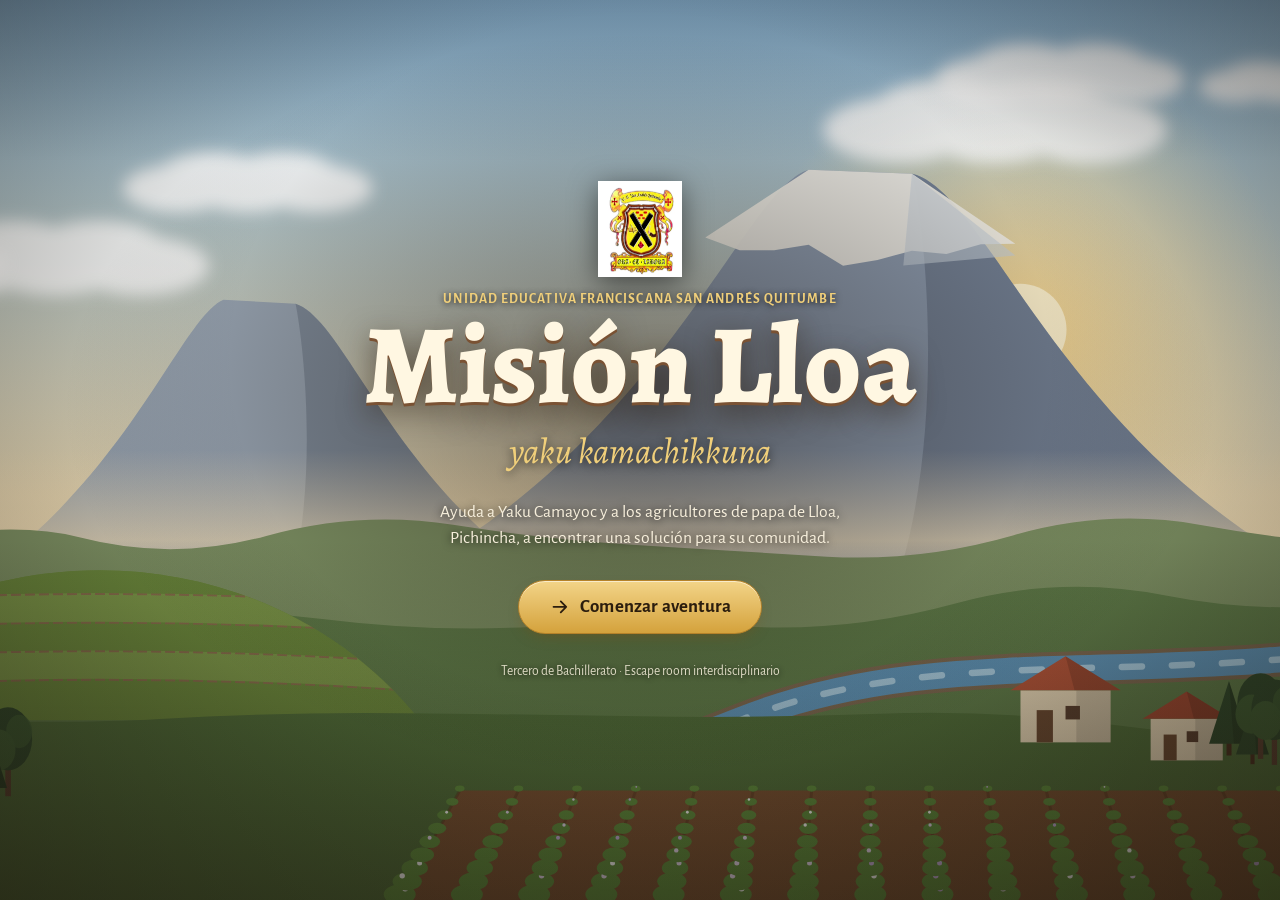
==== index.html @ b648403c "Add Misión Lloa educational escape room Static HTML/CSS/JS game: five interdisciplinary missions plu" ====
<!doctype html>
<html lang="es">
<head>
  <meta charset="utf-8">
  <meta name="viewport" content="width=device-width, initial-scale=1">
  <title>Misión Lloa: yaku kamachikkuna</title>
  <meta name="description" content="Escape room educativo de la U.E. Franciscana San Andrés Quitumbe: ayuda a Yaku Camayoc y a los agricultores de papa de Lloa.">
  <!-- Fuente opcional: sin conexión se usan las fuentes de respaldo definidas en styles.css -->
  <link rel="preconnect" href="https://fonts.googleapis.com">
  <link rel="preconnect" href="https://fonts.gstatic.com" crossorigin>
  <link href="https://fonts.googleapis.com/css2?family=Alegreya:wght@500;700;800&family=Alegreya+Sans:wght@400;500;700&display=swap" rel="stylesheet">
  <link rel="stylesheet" href="styles.css">
</head>
<body>
  <!-- Fondo ilustrado: dos capas para fundir un escenario con el siguiente -->
  <div class="fondo" aria-hidden="true">
    <img id="fondo-a" class="fondo-img visible" alt="">
    <img id="fondo-b" class="fondo-img" alt="">
    <div class="fondo-velo"></div>
  </div>

  <!-- Barra superior: progreso, mapa, bitácora, sonido y menú -->
  <header id="hud" class="hud" hidden>
    <div class="hud-marca">
      <img src="assets/images/escudo.png" alt="" width="34" height="34">
      <span>Misión Lloa</span>
    </div>
    <div class="hud-progreso" aria-label="Progreso de la misión">
      <div class="barra"><div id="barra-relleno" class="barra-relleno"></div></div>
      <span id="progreso-texto">0 / 7</span>
    </div>
    <nav class="hud-botones">
      <button class="btn-icono" data-accion="mapa" title="Mapa" aria-label="Ir al mapa"></button>
      <button class="btn-icono" data-accion="bitacora" title="Bitácora" aria-label="Abrir bitácora (inventario)"></button>
      <button class="btn-icono" data-accion="sonido" title="Sonido" aria-label="Activar o desactivar el sonido"></button>
      <button class="btn-icono" data-accion="menu" title="Menú" aria-label="Abrir menú"></button>
    </nav>
  </header>

  <main id="pantalla" class="pantalla"></main>

  <!-- Cuadro de diálogo de los personajes -->
  <div id="dialogo" class="dialogo" hidden>
    <div class="dialogo-caja" role="dialog" aria-live="polite">
      <img id="dialogo-retrato" class="dialogo-retrato" alt="">
      <div class="dialogo-cuerpo">
        <div id="dialogo-nombre" class="dialogo-nombre"></div>
        <p id="dialogo-texto" class="dialogo-texto"></p>
        <div class="dialogo-pie">
          <button id="dialogo-saltar" class="btn btn-texto">Saltar diálogo</button>
          <button id="dialogo-seguir" class="btn btn-oro">Continuar</button>
        </div>
      </div>
    </div>
  </div>

  <div id="modal" class="modal" hidden></div>
  <div id="toasts" class="toasts" aria-live="polite"></div>
  <div id="cortina" class="cortina" aria-hidden="true"></div>

  <script src="script.js"></script>
</body>
</html>
---- styles.css ----
/* =====================================================================
   MISIÓN LLOA · Estilos
   Paleta: verde bosque, verde oliva, beige, marrón tierra, azul cielo y dorado.
   ===================================================================== */

:root {
  --bosque: #2f4a2c;
  --bosque-osc: #1f3120;
  --oliva: #6b7a3a;
  --beige: #efe3c8;
  --pergamino: #f7efdc;
  --tierra: #7a5233;
  --tierra-osc: #4a3020;
  --cielo: #7fb0d6;
  --agua: #4f86ad;
  --oro: #d4a23c;
  --oro-claro: #f0cf7a;
  --texto: #2b2118;
  --texto-suave: #5c4a38;
  --ok: #4f7f32;
  --mal: #a8452e;
  --hud: 60px;
  --radio: 18px;
  --sombra: 0 18px 40px -18px rgba(30, 20, 10, .55), 0 2px 6px rgba(30, 20, 10, .18);
  --ease-out: cubic-bezier(0.23, 1, 0.32, 1);
  --ease-in-out: cubic-bezier(0.77, 0, 0.175, 1);
  --titulo: 'Alegreya', Georgia, 'Times New Roman', serif;
  --cuerpo: 'Alegreya Sans', 'Segoe UI', system-ui, sans-serif;
  color-scheme: light;
}

* { box-sizing: border-box; }
html, body { margin: 0; height: 100%; }
body {
  font-family: var(--cuerpo);
  font-size: 18px;
  line-height: 1.5;
  color: var(--texto);
  background: var(--bosque-osc);
  overflow: hidden;
  -webkit-font-smoothing: antialiased;
}
img { max-width: 100%; }
button, input, textarea { font: inherit; color: inherit; }
button { cursor: pointer; }
:focus-visible { outline: 3px solid var(--oro); outline-offset: 2px; }
.sr { position: absolute; width: 1px; height: 1px; overflow: hidden; clip: rect(0 0 0 0); }
.ico { width: 1.15em; height: 1.15em; fill: none; stroke: currentColor; stroke-width: 2; stroke-linecap: round; stroke-linejoin: round; flex: none; }

/* ---------- Fondo ilustrado ---------- */
.fondo { position: fixed; inset: 0; overflow: hidden; background: var(--bosque-osc); }
.fondo-img {
  position: absolute; inset: 0; width: 100%; height: 100%; object-fit: cover;
  opacity: 0; transition: opacity 900ms ease;
  animation: respirar 40s ease-in-out infinite alternate;
}
.fondo-img.visible { opacity: 1; }
@keyframes respirar { from { transform: scale(1.02); } to { transform: scale(1.09) translateY(-1%); } }
.fondo-velo {
  position: absolute; inset: 0;
  background:
    radial-gradient(ellipse at 50% 40%, transparent 45%, rgba(25, 18, 10, .45) 100%),
    linear-gradient(to bottom, rgba(25, 18, 10, .25), transparent 18%, transparent 60%, rgba(25, 18, 10, .45));
}

/* ---------- Paneles con textura sutil de papel ---------- */
.panel {
  background:
    url("data:image/svg+xml,%3Csvg xmlns='http://www.w3.org/2000/svg' width='160' height='160'%3E%3Cfilter id='n'%3E%3CfeTurbulence baseFrequency='.9' numOctaves='2' stitchTiles='stitch'/%3E%3CfeColorMatrix values='0 0 0 0 .45 0 0 0 0 .32 0 0 0 0 .2 0 0 0 .07 0'/%3E%3C/filter%3E%3Crect width='160' height='160' filter='url(%23n)'/%3E%3C/svg%3E"),
    linear-gradient(160deg, rgba(250, 244, 228, .97), rgba(240, 228, 200, .96));
  border: 1px solid rgba(122, 82, 51, .28);
  border-radius: var(--radio);
  box-shadow: var(--sombra), inset 0 1px 0 rgba(255, 255, 255, .6);
}

/* ---------- Botones ---------- */
.btn {
  display: inline-flex; align-items: center; justify-content: center; gap: .5em;
  min-height: 46px; padding: .55em 1.2em;
  border: 1px solid transparent; border-radius: 999px;
  font-weight: 700; letter-spacing: .01em; text-decoration: none;
  transition: transform 160ms var(--ease-out), background-color 200ms ease, box-shadow 200ms ease, opacity 200ms ease;
  user-select: none;
}
.btn:active:not(:disabled) { transform: scale(.97); }
.btn:disabled { opacity: .5; cursor: not-allowed; }
.btn-oro {
  color: #2b1d0e;
  background: linear-gradient(180deg, #f3d488, #d4a23c);
  border-color: #b5822a;
  box-shadow: 0 6px 16px -8px rgba(120, 80, 20, .8), inset 0 1px 0 rgba(255, 255, 255, .55);
}
.btn-claro { background: rgba(255, 252, 244, .85); border-color: rgba(122, 82, 51, .35); color: var(--tierra-osc); }
.btn-texto { background: transparent; color: inherit; text-decoration: underline; text-underline-offset: 3px; padding-inline: .6em; }
.btn-peligro { background: var(--mal); color: #fff; border-color: #7e3020; }
.btn-grande { min-height: 54px; padding-inline: 1.6em; font-size: 1.05em; }
@media (hover: hover) and (pointer: fine) {
  .btn-oro:hover:not(:disabled) { box-shadow: 0 10px 22px -8px rgba(120, 80, 20, .9), inset 0 1px 0 rgba(255, 255, 255, .6); background: linear-gradient(180deg, #f7dc98, #dcac46); }
  .btn-claro:hover:not(:disabled) { background: #fffaf0; }
  .btn-peligro:hover { background: #b9503a; }
}
.btn-icono {
  display: grid; place-items: center; width: 44px; height: 44px;
  border-radius: 12px; border: 1px solid rgba(240, 207, 122, .35);
  background: rgba(255, 255, 255, .06); color: var(--oro-claro);
  transition: transform 160ms var(--ease-out), background-color 200ms ease;
}
.btn-icono:active { transform: scale(.94); }
@media (hover: hover) and (pointer: fine) { .btn-icono:hover { background: rgba(240, 207, 122, .16); } }
.btn-icono .ico { width: 22px; height: 22px; }
.btn-ayuda.llamativo { animation: latido 1.6s ease-in-out infinite; }
@keyframes latido { 50% { box-shadow: 0 0 0 6px rgba(212, 162, 60, .35); } }

/* ---------- Barra superior (HUD) ---------- */
.hud {
  position: fixed; inset: 0 0 auto; z-index: 20; height: var(--hud);
  display: flex; align-items: center; gap: 16px; padding: 0 16px;
  background: linear-gradient(180deg, rgba(28, 38, 22, .92), rgba(28, 38, 22, .78));
  backdrop-filter: blur(10px);
  border-bottom: 1px solid rgba(240, 207, 122, .3);
  color: var(--beige);
}
.hud[hidden] { display: none; }
.hud-marca { display: flex; align-items: center; gap: 10px; font-family: var(--titulo); font-weight: 800; font-size: 1.15rem; color: var(--oro-claro); white-space: nowrap; }
.hud-marca img { width: 34px; height: 34px; object-fit: contain; }
.hud-progreso { flex: 1; display: flex; align-items: center; gap: 10px; max-width: 420px; margin-inline: auto; font-variant-numeric: tabular-nums; font-size: .9rem; }
.barra { flex: 1; height: 10px; border-radius: 99px; background: rgba(255, 255, 255, .14); overflow: hidden; box-shadow: inset 0 1px 2px rgba(0, 0, 0, .4); }
.barra-relleno { height: 100%; background: linear-gradient(90deg, #8fb05a, var(--oro-claro)); transform-origin: left; transform: scaleX(0); transition: transform 700ms var(--ease-out); }
.hud-botones { display: flex; gap: 8px; }

/* ---------- Contenedor de pantallas ---------- */
.pantalla {
  position: fixed; inset: 0; z-index: 10; overflow-y: auto; overscroll-behavior: contain;
  padding: calc(var(--hud) + 20px) 16px 48px;
}
.pantalla-inicio, .pantalla-intro, .pantalla-personajes { padding-top: 24px; }
.titulo-seccion { font-family: var(--titulo); font-weight: 800; font-size: clamp(1.8rem, 4vw, 2.6rem); color: var(--pergamino); margin: 0; text-align: center; text-shadow: 0 2px 12px rgba(0, 0, 0, .55); }
.subtitulo-seccion { color: var(--beige); text-align: center; margin: .2em auto 1em; max-width: 60ch; text-shadow: 0 1px 8px rgba(0, 0, 0, .7); }

/* Cortina de transición entre pantallas */
.cortina { position: fixed; inset: 0; z-index: 90; background: #1a140d; opacity: 0; pointer-events: none; transition: opacity 320ms ease; }
.cortina.activa { opacity: 1; pointer-events: all; }

/* ---------- 1. Inicio ---------- */
.inicio {
  position: relative; z-index: 0;
  min-height: 100%; display: flex; flex-direction: column; align-items: center; justify-content: center;
  text-align: center; color: var(--pergamino); padding: 24px 0;
}
.inicio > * { animation: aparecer 700ms var(--ease-out) both; }
.inicio > :nth-child(2) { animation-delay: 60ms; } .inicio > :nth-child(3) { animation-delay: 140ms; }
.inicio > :nth-child(4) { animation-delay: 200ms; } .inicio > :nth-child(5) { animation-delay: 260ms; }
.inicio > :nth-child(6) { animation-delay: 330ms; } .inicio > :nth-child(7) { animation-delay: 380ms; }
@keyframes aparecer { from { opacity: 0; transform: translateY(12px); } }
.inicio-escudo { width: 96px; height: 96px; object-fit: contain; filter: drop-shadow(0 6px 14px rgba(0, 0, 0, .5)); }
.inicio-colegio { margin: 12px 0 0; font-weight: 700; letter-spacing: .08em; text-transform: uppercase; font-size: .85rem; color: var(--oro-claro); text-shadow: 0 1px 6px rgba(0, 0, 0, .8); }
.inicio-titulo {
  font-family: var(--titulo); font-weight: 800; margin: 0; line-height: 1;
  font-size: clamp(3.2rem, 11vw, 7rem);
  color: #fff7e2;
  text-shadow: 0 3px 0 #7a5233, 0 10px 30px rgba(40, 25, 10, .6);
}
.inicio-subtitulo { font-family: var(--titulo); font-style: italic; font-size: clamp(1.4rem, 4vw, 2.2rem); margin: .1em 0 0; color: var(--oro-claro); text-shadow: 0 2px 10px rgba(0, 0, 0, .7); }
.inicio-lema { max-width: 46ch; margin: 1.2em auto 1.6em; font-size: 1.1rem; text-shadow: 0 1px 8px rgba(0, 0, 0, .85); }
.inicio-botones { display: flex; flex-wrap: wrap; gap: 12px; justify-content: center; }
.inicio-nota { margin-top: 2em; font-size: .85rem; opacity: .85; text-shadow: 0 1px 6px rgba(0, 0, 0, .9); }

/* ---------- 2. Introducción cinematográfica ---------- */
.cine { position: fixed; inset: 0; display: flex; flex-direction: column; justify-content: flex-end; color: var(--pergamino); }
.cine-banda { position: absolute; left: 0; right: 0; top: 0; height: 9vh; background: #120d08; }
.cine-banda.abajo { top: auto; bottom: 0; }
.cine-texto {
  position: relative; z-index: 1; display: flex; align-items: flex-end; gap: 20px;
  max-width: 980px; width: calc(100% - 32px); margin: 0 auto 12px;
  padding: 20px 24px; border-radius: var(--radio);
  background: linear-gradient(180deg, rgba(20, 16, 30, .55), rgba(20, 16, 30, .78));
  backdrop-filter: blur(6px); border: 1px solid rgba(240, 207, 122, .25);
}
.cine-retrato { width: 110px; height: 128px; object-fit: contain; flex: none; margin-top: -60px; filter: drop-shadow(0 6px 16px rgba(0, 0, 0, .5)); }
#cine-frase { font-family: var(--titulo); font-size: clamp(1.2rem, 2.6vw, 1.7rem); line-height: 1.4; margin: 0; }
#cine-frase.entra { animation: fraseEntra 700ms var(--ease-out) both; }
@keyframes fraseEntra { from { opacity: 0; filter: blur(4px); transform: translateY(8px); } }
.cine-controles { position: relative; z-index: 1; display: flex; align-items: center; gap: 12px; justify-content: flex-end; max-width: 980px; width: calc(100% - 32px); margin: 0 auto calc(9vh + 16px); }
.cine-puntos { display: flex; gap: 6px; margin-right: auto; }
.cine-puntos span { width: 26px; height: 4px; border-radius: 4px; background: rgba(255, 255, 255, .3); transition: background-color 300ms ease; }
.cine-puntos span.activo { background: var(--oro-claro); }

/* ---------- 3. Presentación de personajes ---------- */
.presentacion { max-width: 1100px; margin: 0 auto; display: flex; flex-direction: column; align-items: center; gap: 8px; }
.tarjetas-personajes { display: grid; grid-template-columns: repeat(3, minmax(0, 1fr)); gap: 16px; width: 100%; margin-bottom: 20px; }
.tarjeta-personaje {
  display: grid; grid-template-columns: 96px 1fr; grid-template-rows: auto auto auto 1fr; column-gap: 14px;
  text-align: left; padding: 14px; border-radius: var(--radio);
  border: 1px solid rgba(122, 82, 51, .28);
  background: linear-gradient(160deg, rgba(250, 244, 228, .96), rgba(236, 222, 190, .95));
  box-shadow: var(--sombra);
  transition: transform 200ms var(--ease-out), box-shadow 200ms ease;
  animation: aparecer 500ms var(--ease-out) both;
}
.tarjeta-personaje:nth-child(2) { animation-delay: 50ms; } .tarjeta-personaje:nth-child(3) { animation-delay: 90ms; }
.tarjeta-personaje:nth-child(4) { animation-delay: 120ms; } .tarjeta-personaje:nth-child(5) { animation-delay: 150ms; } .tarjeta-personaje:nth-child(6) { animation-delay: 170ms; }
.tarjeta-personaje:active { transform: scale(.98); }
@media (hover: hover) and (pointer: fine) { .tarjeta-personaje:hover { transform: translateY(-3px); } }
.tarjeta-personaje img { grid-row: 1 / -1; width: 96px; height: 112px; object-fit: contain; background: radial-gradient(circle at 50% 60%, rgba(107, 122, 58, .35), transparent 70%); border-radius: 12px; }
.tp-nombre { font-family: var(--titulo); font-weight: 800; font-size: 1.3rem; color: var(--tierra-osc); line-height: 1.1; }
.tp-ref { font-size: .8rem; font-weight: 700; color: var(--oliva); text-transform: uppercase; letter-spacing: .04em; }
.tp-rol { font-weight: 700; font-size: .95rem; margin-top: 4px; }
.tp-pers { font-size: .9rem; color: var(--texto-suave); }

/* ---------- 4. Mapa ---------- */
.mapa-pantalla { max-width: 1400px; margin: 0 auto; }
.mapa-cabecera { margin-bottom: 4px; }
.mapa-marco {
  overflow-x: auto; overflow-y: hidden; border-radius: 22px; box-shadow: var(--sombra);
  scrollbar-width: thin; scrollbar-color: var(--oro) transparent;
  width: min(100%, calc((100dvh - var(--hud) - 170px) * 1.6)); margin: 0 auto;
}
.mapa-lienzo { position: relative; width: 100%; min-width: 880px; aspect-ratio: 16 / 10; }
.mapa-lienzo > img { position: absolute; inset: 0; width: 100%; height: 100%; display: block; }
.mapa-ruta { position: absolute; inset: 0; width: 100%; height: 100%; pointer-events: none; }
.mapa-ruta polyline { fill: none; stroke-linecap: round; stroke-linejoin: round; vector-effect: non-scaling-stroke; }
.ruta-pendiente { stroke: rgba(255, 248, 225, .55); stroke-width: 3; stroke-dasharray: 2 10; }
.ruta-hecha { stroke: var(--oro-claro); stroke-width: 5; filter: drop-shadow(0 0 4px rgba(240, 207, 122, .8)); }
.lugar {
  position: absolute; transform: translate(-50%, -32px);
  display: flex; flex-direction: column; align-items: center; gap: 4px;
  background: none; border: 0; padding: 0; width: 150px;
}
.lugar-insignia { position: relative; width: 64px; height: 64px; border-radius: 50%; transition: transform 200ms var(--ease-out); filter: drop-shadow(0 6px 10px rgba(0, 0, 0, .45)); }
.lugar-insignia > img { width: 64px; height: 64px; display: block; }
.lugar:active .lugar-insignia { transform: scale(.94); }
@media (hover: hover) and (pointer: fine) { .lugar:not(.lugar-cerrado):hover .lugar-insignia { transform: translateY(-4px) scale(1.05); } }
.lugar-texto {
  display: flex; flex-direction: column; align-items: center; text-align: center; line-height: 1.15;
  padding: 4px 10px; border-radius: 10px;
  background: rgba(247, 239, 220, .94); border: 1px solid rgba(122, 82, 51, .35);
  box-shadow: 0 4px 10px -4px rgba(0, 0, 0, .5);
}
.lugar-texto b { font-family: var(--titulo); font-size: .95rem; color: var(--tierra-osc); }
.lugar-texto small { font-size: .72rem; color: var(--texto-suave); }
.lugar-cerrado .lugar-insignia > img { filter: grayscale(1) brightness(.75); }
.lugar-cerrado .lugar-texto { opacity: .8; }
.lugar-candado, .lugar-check {
  position: absolute; right: -4px; bottom: -4px; width: 26px; height: 26px; border-radius: 50%;
  display: grid; place-items: center; border: 2px solid #fff;
}
.lugar-candado { background: var(--tierra-osc); color: var(--beige); }
.lugar-check { background: var(--ok); color: #fff; }
.lugar-candado .ico, .lugar-check .ico { width: 14px; height: 14px; }
.lugar-abierto .lugar-insignia::after {
  content: ''; position: absolute; inset: -6px; border-radius: 50%;
  border: 3px solid var(--oro-claro); animation: pulso 2s var(--ease-out) infinite;
}
@keyframes pulso { from { transform: scale(.9); opacity: .9; } to { transform: scale(1.35); opacity: 0; } }
.mapa-guia {
  position: fixed; left: 16px; bottom: 16px; z-index: 15; max-width: min(440px, calc(100% - 32px));
  display: flex; align-items: center; gap: 10px; padding: 8px 14px 8px 8px; text-align: left;
  border-radius: 16px; border: 1px solid rgba(240, 207, 122, .4);
  background: rgba(28, 38, 22, .88); color: var(--beige); font-size: .92rem;
  box-shadow: var(--sombra); backdrop-filter: blur(6px);
  animation: aparecer 400ms var(--ease-out) both;
}
.mapa-guia img { width: 52px; height: 60px; object-fit: contain; flex: none; }

/* ---------- Misión ---------- */
.mision, .sala { max-width: 920px; margin: 0 auto; display: flex; flex-direction: column; gap: 16px; }
.mision-cabecera { display: flex; align-items: center; gap: 14px; padding: 14px 18px; }
.mision-insignia { width: 56px; height: 56px; flex: none; }
.mision-materia { margin: 0; font-size: .8rem; font-weight: 700; letter-spacing: .08em; text-transform: uppercase; color: var(--oliva); }
.mision-titulo { margin: 0; font-family: var(--titulo); font-weight: 800; font-size: clamp(1.4rem, 3vw, 1.9rem); color: var(--tierra-osc); line-height: 1.15; }
.mision-pasos { display: flex; gap: 6px; list-style: none; margin: 0 0 0 auto; padding: 0; }
.mision-pasos li { width: 14px; height: 14px; border-radius: 50%; background: rgba(122, 82, 51, .2); border: 2px solid rgba(122, 82, 51, .35); transition: background-color 300ms ease; }
.mision-pasos li.hecho { background: var(--ok); border-color: var(--ok); }
.mision-pasos li.actual { background: var(--oro); border-color: #b5822a; }

.reto { padding: 22px 24px; animation: retoEntra 420ms var(--ease-out) both; }
@keyframes retoEntra { from { opacity: 0; transform: translateY(14px); } }
.reto.sacudir { animation: sacudir 380ms var(--ease-out); }
@keyframes sacudir { 20% { transform: translateX(-6px); } 40% { transform: translateX(5px); } 60% { transform: translateX(-3px); } 80% { transform: translateX(2px); } }
.reto.resuelto { box-shadow: var(--sombra), 0 0 0 3px rgba(79, 127, 50, .45); }
.reto-cabecera h3 { margin: .1em 0 .2em; font-family: var(--titulo); font-weight: 800; font-size: 1.5rem; color: var(--tierra-osc); }
.reto-num { font-size: .78rem; font-weight: 700; letter-spacing: .08em; text-transform: uppercase; color: var(--oliva); }
.reto-instruccion { margin: 0 0 14px; color: var(--texto-suave); }
.reto-feedback { min-height: 1.5em; margin: 14px 0 0; font-weight: 700; }
.reto-feedback.ok { color: var(--ok); }
.reto-feedback.mal { color: var(--mal); }
.reto-acciones { display: flex; flex-wrap: wrap; gap: 10px; justify-content: flex-end; margin-top: 14px; }
.reto-acciones .btn-ayuda { margin-right: auto; }
.pregunta { font-size: 1.08rem; font-weight: 500; margin: 0 0 14px; }

/* Lectura */
.lectura { display: grid; gap: 12px; }
.formula { justify-self: center; margin: 0; font-family: var(--titulo); font-weight: 800; font-size: 2.2rem; color: var(--tierra-osc); padding: 6px 28px; border-radius: 14px; background: rgba(212, 162, 60, .18); border: 1px dashed var(--oro); }
.fuente { margin: 0; padding: 14px 18px; border-left: 4px solid var(--oro); background: rgba(255, 255, 255, .55); border-radius: 0 12px 12px 0; }
.fuente blockquote { margin: 0; font-family: var(--titulo); font-size: 1.08rem; }
.fuente figcaption { margin-top: 8px; font-size: .85rem; color: var(--texto-suave); font-weight: 700; }

/* Opciones */
.opciones { display: grid; gap: 10px; }
.opcion {
  text-align: left; padding: 14px 16px; border-radius: 14px; min-height: 52px;
  border: 1.5px solid rgba(122, 82, 51, .3); background: rgba(255, 255, 255, .7);
  transition: transform 160ms var(--ease-out), border-color 200ms ease, background-color 200ms ease;
}
.opcion:active:not(:disabled) { transform: scale(.99); }
@media (hover: hover) and (pointer: fine) { .opcion:hover:not(:disabled) { border-color: var(--oro); background: #fffaf0; } }
.opcion.ok { border-color: var(--ok); background: rgba(79, 127, 50, .14); }
.opcion.mal { border-color: var(--mal); background: rgba(168, 69, 46, .1); text-decoration: line-through; opacity: .75; }

/* Campos y candados */
.campo { display: flex; flex-direction: column; gap: 4px; font-weight: 700; font-size: .9rem; color: var(--texto-suave); }
.campo input, .justificacion textarea {
  width: 100%; min-height: 48px; padding: 10px 14px; border-radius: 12px;
  border: 1.5px solid rgba(122, 82, 51, .4); background: #fffdf7; color: var(--texto);
  font-size: 1.1rem; font-weight: 500;
  transition: border-color 200ms ease, box-shadow 200ms ease;
}
.campo input:focus, .justificacion textarea:focus { outline: none; border-color: var(--oro); box-shadow: 0 0 0 4px rgba(212, 162, 60, .25); }
.campo input.ok { border-color: var(--ok); background: #f3f8ec; }
.campo input.mal { border-color: var(--mal); background: #fbf0ec; }
.campo-unidad { position: relative; display: flex; align-items: center; }
.campo-unidad input { padding-right: 4.6em; }
.campo-unidad em { position: absolute; right: 12px; font-style: normal; font-weight: 700; color: var(--texto-suave); pointer-events: none; font-size: .9rem; }
.candado-campos {
  display: flex; flex-wrap: wrap; align-items: flex-end; gap: 14px;
  padding: 16px; border-radius: 16px; background: rgba(74, 48, 32, .07); border: 1px dashed rgba(122, 82, 51, .4);
}
.candado-campos .campo { flex: 1 1 170px; }
.candado-icono { display: grid; place-items: center; width: 52px; height: 52px; border-radius: 14px; background: var(--tierra-osc); color: var(--oro-claro); flex: none; transition: background-color 300ms ease; }
.candado-icono .ico { width: 28px; height: 28px; }
.candado.abierto .candado-icono { background: var(--ok); color: #fff; animation: abrir 500ms var(--ease-out); }
@keyframes abrir { 40% { transform: rotate(-12deg) scale(1.1); } }
.figura { margin: 0 auto 14px; max-width: 420px; color: var(--texto-suave); }
.figura svg { width: 100%; height: auto; display: block; }
.grafica-funcion { display: grid; gap: 8px; }

/* Deslizadores y medidor de suelo */
.deslizador { display: grid; gap: 6px; font-weight: 700; }
.deslizador output { color: var(--tierra-osc); font-variant-numeric: tabular-nums; }
input[type=range] { width: 100%; height: 32px; accent-color: var(--oro); cursor: pointer; }
.medidor { display: grid; grid-template-columns: 120px 1fr; gap: 24px; align-items: center; }
.medidor-controles { display: grid; gap: 18px; }
.muestra { position: relative; height: 150px; border-radius: 12px 12px 40px 40px; border: 3px solid rgba(255, 255, 255, .8); background: rgba(255, 255, 255, .35); overflow: hidden; box-shadow: inset 0 0 0 1px rgba(122, 82, 51, .3), var(--sombra); }
.muestra-tierra { position: absolute; inset: 30% 0 0; transition: background-color 200ms ease; }
.muestra-tira { position: absolute; top: 10px; right: 10px; width: 14px; height: 60%; border-radius: 4px; border: 2px solid #fff; transition: background-color 200ms ease; }

/* Carrito (segunda ley de Newton) */
.carrito { display: grid; gap: 14px; }
.pista-carrito {
  position: relative; height: 110px; border-radius: 14px; overflow: hidden;
  background: linear-gradient(180deg, #cfe3ec 0 60%, #a9bd7a 60% 70%, #d8c49a 70%);
}
.carro { position: absolute; left: 0; bottom: 14px; width: 110px; height: 70px; will-change: transform; }
.carro::before { content: ''; position: absolute; left: 4px; right: 4px; bottom: 14px; height: 24px; background: #8a5a36; border-radius: 4px; }
.saco { position: absolute; bottom: 34px; width: 34px; height: 30px; background: #d8c49a; border-radius: 45% 45% 30% 30%; border: 2px solid #b39a70; }
.saco:nth-child(1) { left: 10px; } .saco:nth-child(2) { left: 38px; bottom: 38px; } .saco:nth-child(3) { left: 66px; }
.rueda { position: absolute; bottom: 0; width: 26px; height: 26px; border-radius: 50%; background: #4a3020; border: 5px solid #6b4a32; }
.rueda:nth-of-type(1) { left: 12px; } .rueda:nth-of-type(2) { right: 12px; }
.flecha-fuerza { position: absolute; left: 12px; top: 12px; width: calc(100% - 24px); height: 10px; border-radius: 6px; background: linear-gradient(90deg, var(--oro), #b5553a); transform-origin: left; transform: scaleX(0); transition: transform 200ms var(--ease-out); }
.carrito-datos { display: flex; flex-wrap: wrap; gap: 8px 22px; font-variant-numeric: tabular-nums; }

/* Imagen con puntos interactivos */
.imagen-marco { position: relative; max-width: 586px; margin: 0 auto; border-radius: 12px; overflow: hidden; background: #fff; border: 1px solid rgba(122, 82, 51, .25); }
.imagen-marco img { display: block; width: 100%; }
.punto {
  position: absolute; width: 52px; height: 52px; transform: translate(-50%, -50%);
  border-radius: 50%; border: 2px dashed rgba(122, 82, 51, .55); background: rgba(212, 162, 60, .12);
  transition: background-color 200ms ease, transform 160ms var(--ease-out);
}
.punto:active { transform: translate(-50%, -50%) scale(.94); }
@media (hover: hover) and (pointer: fine) { .punto:hover:not(:disabled) { background: rgba(212, 162, 60, .3); } }
.punto.ok { border: 3px solid var(--ok); background: rgba(79, 127, 50, .2); }

/* Reto auditivo */
.reproductor { display: flex; flex-wrap: wrap; align-items: center; gap: 12px; padding: 14px; border-radius: 16px; background: linear-gradient(135deg, #2e3f63, #3b4a72); color: var(--beige); margin-bottom: 16px; }
.reproductor .btn-claro[aria-pressed=true] { background: var(--oro-claro); }
.ondas { display: flex; align-items: center; gap: 3px; height: 34px; margin-left: auto; }
.ondas span { width: 4px; height: 8px; border-radius: 2px; background: var(--oro-claro); opacity: .6; }
.sonando .ondas span { animation: onda 900ms ease-in-out infinite; }
.ondas span:nth-child(3n) { animation-delay: -300ms; } .ondas span:nth-child(3n+1) { animation-delay: -600ms; } .ondas span:nth-child(4n) { animation-delay: -150ms; }
@keyframes onda { 50% { height: 30px; opacity: 1; } }
.transcripcion { font-family: var(--titulo); font-style: italic; padding: 12px 16px; border-radius: 12px; background: rgba(255, 255, 255, .6); border-left: 4px solid var(--cielo); }
.preguntas-ingles { display: grid; gap: 14px; padding-left: 1.4em; margin: 0; }
.preguntas-ingles li { padding: 10px 12px; border-radius: 12px; border: 1.5px solid transparent; }
.preguntas-ingles li.ok { border-color: var(--ok); background: rgba(79, 127, 50, .08); }
.preguntas-ingles li.mal { border-color: var(--mal); background: rgba(168, 69, 46, .06); }
.preguntas-ingles p { margin: 0 0 8px; font-weight: 700; }
.mini-opciones { display: grid; gap: 6px; }
.mini-opciones label, .usadas-lista label {
  display: flex; gap: 10px; align-items: flex-start; padding: 8px 12px; border-radius: 10px;
  background: rgba(255, 255, 255, .6); border: 1px solid rgba(122, 82, 51, .2); cursor: pointer;
}
.mini-opciones input, .usadas-lista input { margin-top: .3em; accent-color: var(--oliva); width: 18px; height: 18px; flex: none; }
.preguntas-ingles .campo { max-width: 260px; }

/* Arrastrar y soltar */
.arrastre { display: grid; gap: 14px; }
.zonas { display: grid; gap: 10px; }
.modo-clasificar .zonas { grid-template-columns: repeat(auto-fit, minmax(220px, 1fr)); }
.compacto .zonas { grid-template-columns: repeat(auto-fit, minmax(110px, 1fr)); }
.zona {
  border-radius: 14px; padding: 10px; min-height: 64px;
  border: 2px dashed rgba(122, 82, 51, .35); background: rgba(255, 255, 255, .45);
  transition: border-color 160ms ease, background-color 160ms ease;
}
.modo-relacionar:not(.compacto) .zonas .zona { display: grid; grid-template-columns: minmax(0, 1fr) minmax(0, 1fr); align-items: center; gap: 10px; }
.zona-titulo { display: block; font-weight: 700; font-size: .92rem; color: var(--tierra-osc); }
.compacto .zona-titulo { text-align: center; }
.zona-fichas { display: flex; flex-wrap: wrap; gap: 8px; min-height: 48px; align-content: flex-start; }
.modo-clasificar .zonas .zona-fichas { margin-top: 8px; flex-direction: column; align-items: stretch; }
.zona-pool { background: rgba(74, 48, 32, .06); border-style: solid; border-color: rgba(122, 82, 51, .2); }
.zona-pool.vacia { display: none; }
.zona.encima, .eligiendo .zona:not(.zona-pool) { border-color: var(--oro); background: rgba(240, 207, 122, .22); }
.ficha {
  display: flex; flex-direction: column; align-items: flex-start; text-align: left;
  padding: 10px 14px; min-height: 46px; border-radius: 12px;
  border: 1.5px solid rgba(122, 82, 51, .45);
  background: linear-gradient(180deg, #fffdf6, #f3e7cc);
  box-shadow: 0 3px 0 rgba(122, 82, 51, .25), 0 6px 12px -8px rgba(0, 0, 0, .4);
  font-weight: 700; font-size: .95rem; line-height: 1.3;
  touch-action: none; user-select: none; cursor: grab;
  transition: border-color 160ms ease, background-color 160ms ease;
}
.ficha small { font-size: .68rem; text-transform: uppercase; letter-spacing: .06em; color: var(--oliva); }
.compacto .ficha { justify-content: center; align-items: center; min-width: 64px; font-size: 1.15rem; }
.ficha.arrastrando { position: relative; z-index: 50; cursor: grabbing; box-shadow: 0 18px 30px -10px rgba(0, 0, 0, .5); }
.ficha.seleccionada { border-color: var(--oro); background: #fff3cf; box-shadow: 0 0 0 3px rgba(212, 162, 60, .45); }
.ficha.ok { border-color: var(--ok); background: #eef6e5; }
.ficha.mal { border-color: var(--mal); background: #fbece6; }
.ficha:disabled { cursor: default; opacity: 1; }

/* ---------- Sala de comparación y decisión ---------- */
.sala { max-width: 1100px; }
.sala-cabecera { padding: 18px 22px; }
.sala-cabecera p:last-child { margin: .4em 0 0; }
.alternativas { display: grid; grid-template-columns: 1fr 1fr; gap: 16px; }
.alternativa { position: relative; padding: 20px 22px; border-top: 6px solid; }
.alt-agua { border-top-color: var(--agua); }
.alt-tierra { border-top-color: var(--tierra); }
.alt-letra {
  display: inline-grid; place-items: center; width: 40px; height: 40px; border-radius: 50%;
  font-family: var(--titulo); font-weight: 800; font-size: 1.3rem; color: #fff; flex: none;
}
.alt-agua .alt-letra { background: var(--agua); }
.alt-tierra .alt-letra { background: var(--tierra); }
.alternativa h3 { margin: 8px 0 4px; font-family: var(--titulo); font-size: 1.5rem; color: var(--tierra-osc); }
.alt-idea { margin: 0 0 10px; font-style: italic; }
.alternativa h4 { margin: 14px 0 6px; font-size: .85rem; text-transform: uppercase; letter-spacing: .06em; color: var(--oliva); }
.alternativa ul { margin: 0; padding-left: 1.2em; display: grid; gap: 6px; font-size: .95rem; }
.alt-vacios li { color: var(--texto-suave); }
.tabla-envoltura { overflow-x: auto; }
.tabla-criterios { width: 100%; border-collapse: collapse; min-width: 560px; }
.tabla-criterios th, .tabla-criterios td { padding: 10px 8px; border-bottom: 1px solid rgba(122, 82, 51, .2); text-align: left; vertical-align: middle; }
.tabla-criterios thead th { font-size: .82rem; text-transform: uppercase; letter-spacing: .06em; color: var(--oliva); }
.tabla-criterios tbody th b { display: block; }
.tabla-criterios tbody th small { color: var(--texto-suave); font-weight: 400; }
.segmentos { display: inline-flex; border-radius: 999px; border: 1.5px solid rgba(122, 82, 51, .35); overflow: hidden; background: #fffdf7; }
.segmentos button { border: 0; background: none; padding: 8px 12px; min-height: 40px; font-size: .88rem; font-weight: 700; color: var(--texto-suave); transition: background-color 160ms ease, color 160ms ease; }
.segmentos button + button { border-left: 1px solid rgba(122, 82, 51, .25); }
.segmentos button[aria-checked=true] { background: var(--oliva); color: #fff; }
.decision { padding: 22px; display: grid; gap: 18px; }
.decision fieldset { border: 0; margin: 0; padding: 0; display: grid; gap: 10px; }
.decision legend, .justificacion .legend { font-family: var(--titulo); font-weight: 800; font-size: 1.2rem; color: var(--tierra-osc); margin-bottom: 8px; padding: 0; }
.eleccion { grid-template-columns: 1fr 1fr; }
.eleccion legend { grid-column: 1 / -1; }
.eleccion-opcion {
  display: flex; gap: 12px; align-items: flex-start; padding: 14px; border-radius: 14px; cursor: pointer;
  border: 2px solid rgba(122, 82, 51, .25); background: rgba(255, 255, 255, .6);
  transition: border-color 200ms ease, background-color 200ms ease;
}
.eleccion-opcion input { position: absolute; opacity: 0; }
.eleccion-opcion b { display: block; font-size: 1.05rem; }
.eleccion-opcion small { color: var(--texto-suave); }
.eleccion-opcion:has(input:checked) { border-color: var(--oro); background: #fff6dc; box-shadow: 0 0 0 3px rgba(212, 162, 60, .3); }
.eleccion-opcion:has(input:focus-visible) { outline: 3px solid var(--oro); outline-offset: 2px; }
.usadas-lista { display: grid; gap: 6px; max-height: 320px; overflow-y: auto; padding-right: 4px; }
.usadas-lista small { display: block; font-size: .7rem; text-transform: uppercase; letter-spacing: .06em; color: var(--oliva); font-weight: 700; }
.justificacion { display: grid; gap: 6px; }
.justificacion > small { color: var(--texto-suave); }
.justificacion textarea { resize: vertical; min-height: 160px; line-height: 1.5; }
.contador { justify-self: end; font-size: .85rem; font-weight: 700; color: var(--mal); font-variant-numeric: tabular-nums; }
.contador.ok { color: var(--ok); }

/* ---------- Desenlace y final ---------- */
.desenlace { max-width: 760px; margin: 0 auto; padding-top: 4vh; }
.desenlace-propuesta { padding: 22px 24px; }
blockquote { margin: 12px 0 0; padding: 12px 16px; border-left: 4px solid var(--oro); background: rgba(255, 255, 255, .55); border-radius: 0 12px 12px 0; white-space: pre-wrap; overflow-wrap: anywhere; font-family: var(--titulo); }
.fin { max-width: 1100px; margin: 0 auto; display: flex; flex-direction: column; gap: 18px; }
.fin-cabecera { text-align: center; color: var(--pergamino); text-shadow: 0 2px 12px rgba(0, 0, 0, .6); }
.fin-cabecera { padding: 18px 16px; border-radius: 28px; background: radial-gradient(ellipse at center, rgba(28, 20, 12, .62), rgba(28, 20, 12, .3) 60%, transparent 80%); }
.inicio::before { content: ''; position: fixed; inset: 0; z-index: -1; background: radial-gradient(ellipse 60% 55% at 50% 45%, rgba(28, 20, 12, .5), transparent 75%); pointer-events: none; }
.fin-sello { display: inline-flex; align-items: center; gap: 8px; margin: 0; padding: 6px 16px; border-radius: 99px; background: var(--oro); color: #2b1d0e; font-weight: 800; text-transform: uppercase; letter-spacing: .08em; font-size: .85rem; text-shadow: none; animation: aparecer 600ms var(--ease-out) both; }
.fin-cabecera h1 { font-family: var(--titulo); font-weight: 800; font-size: clamp(2.2rem, 6vw, 3.6rem); margin: 10px 0 4px; line-height: 1.05; }
.fin-metafora { font-family: var(--titulo); font-style: italic; font-size: clamp(1.2rem, 3vw, 1.7rem); margin: 0; color: var(--oro-claro); }
.fin-firma { margin: 4px 0 0; opacity: .85; }
.fin-grid { display: grid; grid-template-columns: 1fr 1fr; gap: 16px; }
.fin-bloque { padding: 20px 22px; }
.fin-bloque h3 { margin: 0 0 10px; font-family: var(--titulo); font-size: 1.35rem; color: var(--tierra-osc); }
.fin-bloque h4 { margin: 14px 0 4px; font-size: .82rem; text-transform: uppercase; letter-spacing: .06em; color: var(--oliva); }
.fin-bloque ul { padding-left: 1.2em; margin: 6px 0 0; display: grid; gap: 6px; font-size: .95rem; }
.fin-reflexion { grid-column: 1 / -1; font-size: 1.1rem; }
.fin-misiones { list-style: none; padding: 0; margin: 0; display: grid; gap: 10px; }
.fin-misiones li { display: flex; gap: 12px; align-items: center; }
.fin-misiones img { width: 40px; height: 40px; }
.fin-misiones small { display: block; color: var(--texto-suave); }
.fin-eleccion { display: flex; align-items: center; gap: 12px; margin: 0; font-family: var(--titulo); font-weight: 800; font-size: 1.3rem; }
.fin-botones { display: flex; flex-wrap: wrap; justify-content: center; gap: 12px; }

/* ---------- Diálogos ---------- */
.dialogo {
  position: fixed; left: 0; right: 0; bottom: 0; z-index: 60;
  padding: 0 16px 16px; pointer-events: none;
  opacity: 0; transform: translateY(16px);
  transition: opacity 240ms var(--ease-out), transform 240ms var(--ease-out);
}
.dialogo.abierto { opacity: 1; transform: none; }
.dialogo[hidden] { display: none; }
.dialogo::before { content: ''; position: fixed; inset: 0; background: linear-gradient(to top, rgba(20, 14, 8, .55), transparent 55%); pointer-events: all; z-index: -1; }
.dialogo-caja {
  pointer-events: all; position: relative; display: flex; align-items: flex-end; gap: 18px;
  max-width: 920px; margin: 0 auto; padding: 18px 22px 16px 18px;
  border-radius: 20px; color: var(--beige);
  background: linear-gradient(180deg, rgba(34, 46, 26, .96), rgba(24, 32, 18, .97));
  border: 1px solid rgba(240, 207, 122, .45);
  box-shadow: 0 20px 50px -20px rgba(0, 0, 0, .8), inset 0 1px 0 rgba(255, 255, 255, .08);
}
.dialogo-retrato { width: 140px; height: 163px; object-fit: contain; flex: none; margin-top: -86px; filter: drop-shadow(0 8px 14px rgba(0, 0, 0, .55)); animation: flotar 4s ease-in-out infinite; }
.dialogo-retrato.entra { animation: retratoEntra 360ms var(--ease-out), flotar 4s ease-in-out 360ms infinite; }
@keyframes retratoEntra { from { opacity: 0; transform: translateY(14px) scale(.96); } }
@keyframes flotar { 50% { transform: translateY(-4px); } }
.dialogo-cuerpo { flex: 1; min-width: 0; }
.dialogo-nombre {
  display: inline-block; margin-bottom: 6px; padding: 2px 12px; border-radius: 8px;
  font-family: var(--titulo); font-weight: 800; font-size: 1.1rem; color: #2b1d0e;
  background: linear-gradient(180deg, #f3d488, #d4a23c);
}
.dialogo[data-quien=quilla] .dialogo-nombre { background: linear-gradient(180deg, #e9e6f5, #b9bdd2); }
.dialogo[data-quien=yaku] .dialogo-nombre { background: linear-gradient(180deg, #b6d5ea, #6fa3c7); }
.dialogo-texto { margin: 0; min-height: 3.2em; font-size: 1.12rem; line-height: 1.5; overflow-wrap: anywhere; }
.ficha span, .bit-lista span, .usadas-lista span { overflow-wrap: anywhere; min-width: 0; }
.dialogo-pie { display: flex; justify-content: flex-end; gap: 8px; margin-top: 10px; }
.dialogo-pie .btn-texto { color: rgba(239, 227, 200, .75); font-weight: 500; font-size: .9rem; }
.dialogo.listo #dialogo-seguir::after { content: '›'; font-size: 1.3em; line-height: 0; animation: empujar 1s ease-in-out infinite; }
@keyframes empujar { 50% { transform: translateX(3px); } }

/* ---------- Modal, bitácora y menú ---------- */
.modal {
  position: fixed; inset: 0; z-index: 70; display: grid; place-items: center; padding: 16px;
  background: rgba(20, 14, 8, .6); backdrop-filter: blur(3px);
  opacity: 0; transition: opacity 200ms ease;
}
.modal.abierto { opacity: 1; }
.modal[hidden] { display: none; }
.modal-caja {
  position: relative; width: min(640px, 100%); max-height: calc(100dvh - 32px); overflow-y: auto;
  padding: 26px 24px 22px;
  transform: scale(.96); transition: transform 240ms var(--ease-out);
}
.modal.abierto .modal-caja { transform: none; }
.modal-cerrar { position: absolute; top: 10px; right: 10px; color: var(--tierra-osc); border-color: rgba(122, 82, 51, .3); font-size: 1.6rem; line-height: 1; }
.recompensa { text-align: center; }
.recompensa h2 { margin: 0 0 14px; font-family: var(--titulo); font-size: 1.9rem; color: var(--tierra-osc); }
.recompensa-etiqueta { margin: 0; font-weight: 800; letter-spacing: .08em; text-transform: uppercase; font-size: .8rem; color: var(--ok); }
.recompensa-items { display: grid; gap: 10px; text-align: left; margin-bottom: 18px; }
.r-item { display: flex; gap: 12px; align-items: flex-start; padding: 12px 14px; border-radius: 14px; background: rgba(255, 255, 255, .6); border: 1px solid rgba(122, 82, 51, .2); animation: aparecer 400ms var(--ease-out) both; }
.r-item:nth-child(2) { animation-delay: 70ms; } .r-item:nth-child(3) { animation-delay: 130ms; } .r-item:nth-child(4) { animation-delay: 180ms; }
.r-item > .ico { width: 30px; height: 30px; padding: 5px; border-radius: 9px; background: var(--oliva); color: #fff; box-sizing: content-box; }
.r-item small { display: block; font-size: .72rem; text-transform: uppercase; letter-spacing: .06em; color: var(--oliva); font-weight: 700; }
.r-item b { display: block; }
.r-item span { display: block; font-size: .95rem; }
.bitacora h2, .menu h2 { display: flex; align-items: center; gap: 10px; margin: 0 0 14px; font-family: var(--titulo); color: var(--tierra-osc); }
.pestanas { display: flex; gap: 6px; overflow-x: auto; margin-bottom: 12px; padding-bottom: 4px; }
.pestanas button { flex: none; padding: 8px 14px; border-radius: 99px; border: 1px solid rgba(122, 82, 51, .3); background: rgba(255, 255, 255, .5); font-weight: 700; font-size: .9rem; min-height: 40px; }
.pestanas button[aria-selected=true] { background: var(--oliva); color: #fff; border-color: var(--oliva); }
.bit-lista { list-style: none; padding: 0; margin: 0; display: grid; gap: 8px; }
.bit-lista li { display: flex; gap: 12px; align-items: flex-start; padding: 10px 12px; border-radius: 12px; background: rgba(255, 255, 255, .55); }
.bit-lista li > .ico { margin-top: 3px; color: var(--oliva); }
.bit-lista li.pendiente { opacity: .6; }
.bit-lista small { display: block; color: var(--texto-suave); font-size: .82rem; }
.vacio { color: var(--texto-suave); text-align: center; padding: 20px 0; }
.menu { display: grid; gap: 10px; }
.menu-nota { margin: 4px 0 0; font-size: .85rem; color: var(--texto-suave); text-align: center; }
.confirmar p { font-size: 1.1rem; margin: 6px 30px 10px 0; }

/* ---------- Notificaciones ---------- */
.toasts { position: fixed; top: calc(var(--hud) + 12px); right: 16px; z-index: 80; display: grid; gap: 8px; pointer-events: none; }
.toast {
  display: flex; align-items: center; gap: 10px; padding: 10px 16px; border-radius: 14px; max-width: 340px;
  background: rgba(28, 38, 22, .95); color: var(--beige); font-weight: 700; font-size: .95rem;
  border: 1px solid rgba(240, 207, 122, .45); box-shadow: var(--sombra);
  transition: opacity 300ms ease, transform 300ms var(--ease-out);
  @starting-style { opacity: 0; transform: translateY(-10px); }
}
.toast .ico { color: var(--oro-claro); }
.toast-error .ico { color: #f0a08a; }
.toast.saliendo { opacity: 0; transform: translateY(-6px); }

/* ---------- Diseño adaptable ---------- */
@media (max-width: 860px) {
  .tarjetas-personajes { grid-template-columns: repeat(2, minmax(0, 1fr)); }
  .alternativas, .fin-grid, .eleccion { grid-template-columns: 1fr; }
}
@media (max-width: 600px) {
  body { font-size: 17px; }
  :root { --hud: 56px; }
  .hud { gap: 8px; padding: 0 10px; }
  .hud-marca span { display: none; }
  .hud-botones { gap: 4px; }
  .btn-icono { width: 40px; height: 40px; }
  .hud-progreso { font-size: .8rem; }
  .tarjetas-personajes { grid-template-columns: 1fr; }
  .mision-cabecera { flex-wrap: wrap; padding: 12px 14px; }
  .mision-insignia { width: 44px; height: 44px; }
  .mision-pasos { margin: 0; width: 100%; }
  .reto { padding: 18px 16px; }
  .reto-acciones .btn { flex: 1 1 auto; }
  .reto-acciones .btn-ayuda { margin-right: 0; }
  .modo-relacionar:not(.compacto) .zonas .zona { grid-template-columns: 1fr; }
  .medidor { grid-template-columns: 1fr; }
  .muestra { height: 100px; max-width: 160px; justify-self: center; width: 100%; }
  .dialogo { padding: 0 8px 8px; }
  .dialogo-caja { padding: 14px 14px 12px; gap: 10px; }
  .dialogo-retrato { width: 84px; height: 98px; margin-top: -54px; }
  .dialogo-texto { font-size: 1.02rem; }
  .cine-retrato { width: 70px; height: 82px; margin-top: -40px; }
  .cine-texto { padding: 14px 16px; gap: 12px; }
  .cine-controles { flex-wrap: wrap; }
  .mapa-marco { width: 100%; }
  .mapa-guia { left: 8px; right: 8px; bottom: 8px; max-width: none; }
  .toasts { left: 16px; }
}

/* ---------- Movimiento reducido: se mantienen solo fundidos ---------- */
@media (prefers-reduced-motion: reduce) {
  *, *::before, *::after { animation-duration: 1ms !important; animation-iteration-count: 1 !important; }
  .fondo-img { animation: none; }
  .lugar-abierto .lugar-insignia::after { animation: none; opacity: .8; }
}
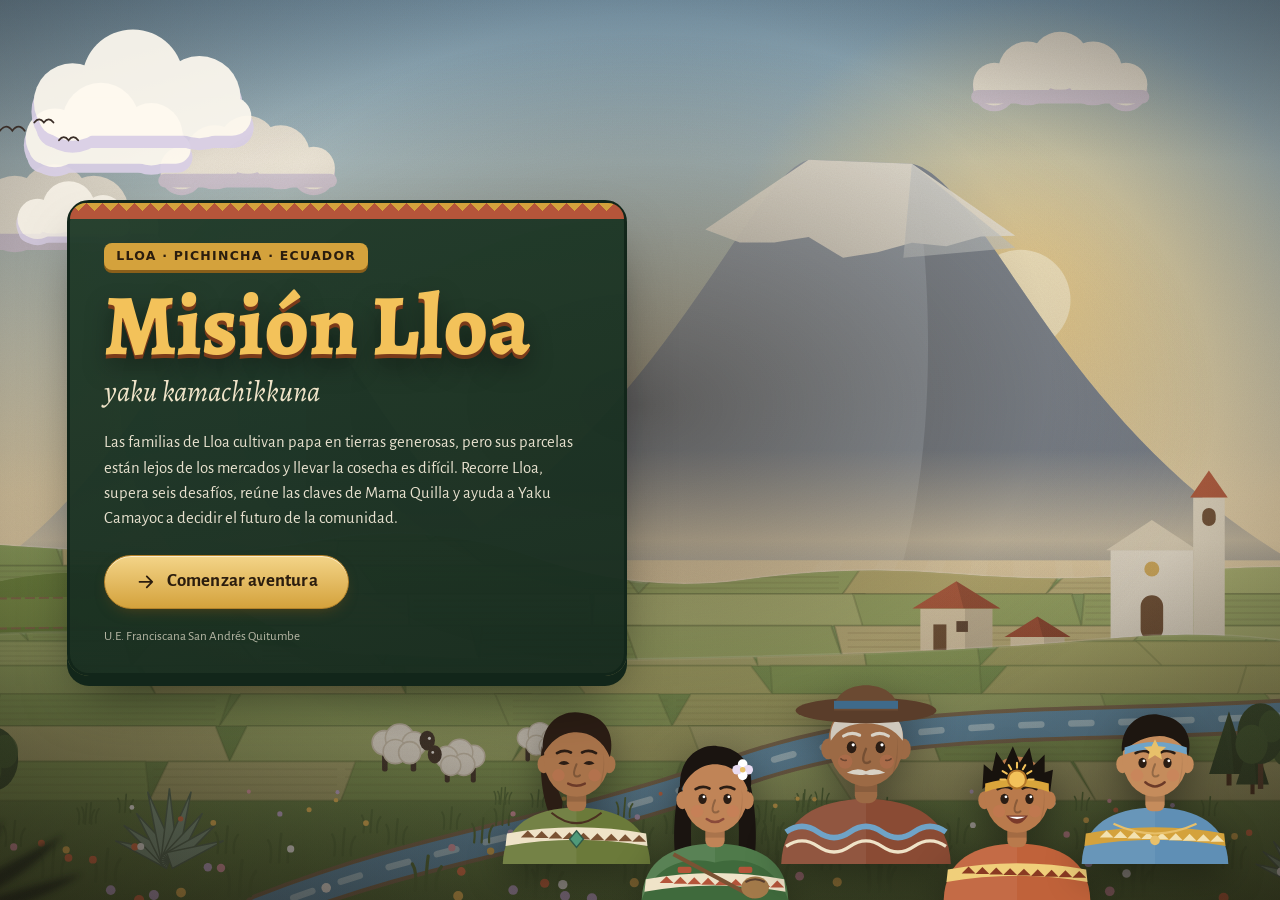
==== commit 1aef300a: "Rework intro, characters and challenges of Misión Lloa - New title screen with cast, no school crest" ====
--- a/index.html
+++ b/index.html
@@ -19,12 +19,27 @@
     <div class="fondo-velo"></div>
   </div>
 
+  <!-- Vida del paisaje: nubes que pasan y aves que cruzan el cielo -->
+  <div class="ambiente" aria-hidden="true">
+    <img class="nube n1" src="assets/images/nube.svg" alt="">
+    <img class="nube n2" src="assets/images/nube.svg" alt="">
+    <img class="nube n3" src="assets/images/nube.svg" alt="">
+    <svg class="aves" viewBox="0 0 140 60">
+      <path class="ave" d="M0,20 Q9,8 18,20 Q27,8 36,20"/>
+      <path class="ave a2" d="M50,8 Q57,-1 64,8 Q71,-1 78,8"/>
+      <path class="ave a3" d="M86,34 Q93,25 100,34 Q107,25 114,34"/>
+    </svg>
+  </div>
+
+  <!-- Mama Quilla aparece flotando en el cielo cuando narra -->
+  <div id="narradora" class="narradora" aria-hidden="true">
+    <div class="narradora-aura"></div>
+    <img src="assets/characters/mamaquilla.svg" alt="">
+  </div>
+
   <!-- Barra superior: progreso, mapa, bitácora, sonido y menú -->
   <header id="hud" class="hud" hidden>
-    <div class="hud-marca">
-      <img src="assets/images/escudo.png" alt="" width="34" height="34">
-      <span>Misión Lloa</span>
-    </div>
+    <div class="hud-marca"><span>Misión Lloa</span></div>
     <div class="hud-progreso" aria-label="Progreso de la misión">
       <div class="barra"><div id="barra-relleno" class="barra-relleno"></div></div>
       <span id="progreso-texto">0 / 7</span>
--- a/styles.css
+++ b/styles.css
@@ -44,6 +44,7 @@
 button, input, textarea { font: inherit; color: inherit; }
 button { cursor: pointer; }
 :focus-visible { outline: 3px solid var(--oro); outline-offset: 2px; }
+[hidden] { display: none !important; }
 .sr { position: absolute; width: 1px; height: 1px; overflow: hidden; clip: rect(0 0 0 0); }
 .ico { width: 1.15em; height: 1.15em; fill: none; stroke: currentColor; stroke-width: 2; stroke-linecap: round; stroke-linejoin: round; flex: none; }
 
@@ -62,6 +63,39 @@
     radial-gradient(ellipse at 50% 40%, transparent 45%, rgba(25, 18, 10, .45) 100%),
     linear-gradient(to bottom, rgba(25, 18, 10, .25), transparent 18%, transparent 60%, rgba(25, 18, 10, .45));
 }
+
+/* ---------- Vida del paisaje: nubes y aves ---------- */
+.ambiente { position: fixed; inset: 0; z-index: 1; overflow: hidden; pointer-events: none; }
+.nube { position: absolute; left: 0; width: 220px; opacity: .92; animation: derivar 110s linear infinite; will-change: transform; transition: opacity 900ms ease; }
+.nube.n1 { top: 9%; animation-delay: -30s; }
+.nube.n2 { top: 20%; width: 150px; opacity: .75; animation-duration: 140s; animation-delay: -95s; }
+.nube.n3 { top: 3%; width: 290px; animation-duration: 170s; animation-delay: -60s; }
+@keyframes derivar { from { transform: translateX(-35vw); } to { transform: translateX(130vw); } }
+.aves { position: absolute; top: 13%; left: 0; width: 96px; animation: cruzar 48s linear infinite; animation-delay: -12s; }
+.ave { fill: none; stroke: #3a2e28; stroke-width: 2.6; stroke-linecap: round; transform-box: fill-box; transform-origin: center; animation: aletear .55s ease-in-out infinite alternate; }
+.ave.a2 { animation-delay: -.2s; } .ave.a3 { animation-delay: -.4s; }
+@keyframes cruzar { from { transform: translate(-15vw, 0); } 50% { transform: translate(50vw, -3vh); } to { transform: translate(115vw, 1vh); } }
+@keyframes aletear { to { transform: scaleY(.35); } }
+body[data-fondo=antena] .nube { opacity: .16; }
+body[data-fondo=antena] .aves, body[data-fondo=asamblea] .aves { display: none; }
+body[data-fondo=asamblea] .nube, body[data-fondo=parcelas] .nube { opacity: .6; }
+
+/* ---------- Mama Quilla flotando cuando narra ---------- */
+.narradora {
+  position: fixed; z-index: 55; top: calc(var(--hud) + 6px); right: 3vw;
+  width: clamp(130px, 17vw, 230px); aspect-ratio: 240 / 280; pointer-events: none;
+  opacity: 0; transform: translateY(-16px) scale(.96);
+  transition: opacity 450ms ease, transform 450ms var(--ease-out);
+}
+.narradora.visible { opacity: 1; transform: none; }
+.narradora img { position: relative; width: 100%; height: 100%; -webkit-mask-image: linear-gradient(to bottom, #000 62%, transparent 96%); mask-image: linear-gradient(to bottom, #000 62%, transparent 96%); animation: flotarCielo 5s ease-in-out infinite; filter: drop-shadow(0 10px 24px rgba(40, 30, 80, .45)); }
+.narradora-aura { position: absolute; inset: -18%; border-radius: 50%; background: radial-gradient(circle, rgba(240, 236, 255, .85), rgba(220, 214, 245, .35) 45%, transparent 70%); animation: brillo 3.2s ease-in-out infinite; }
+@keyframes flotarCielo { 50% { translate: 0 -10px; } }
+@keyframes brillo { 50% { opacity: .65; scale: 1.06; } }
+.narradora.hablando img { animation: flotarCielo 5s ease-in-out infinite, hablar 260ms ease-in-out infinite alternate; }
+.narradora.hablando .narradora-aura { animation-duration: 1.2s; }
+@keyframes hablar { to { scale: 1.02 1.035; } }
+body:has(.pantalla-intro) .narradora { top: 11vh; right: 8vw; width: clamp(150px, 22vw, 300px); }
 
 /* ---------- Paneles con textura sutil de papel ---------- */
 .panel {
@@ -122,7 +156,6 @@
 }
 .hud[hidden] { display: none; }
 .hud-marca { display: flex; align-items: center; gap: 10px; font-family: var(--titulo); font-weight: 800; font-size: 1.15rem; color: var(--oro-claro); white-space: nowrap; }
-.hud-marca img { width: 34px; height: 34px; object-fit: contain; }
 .hud-progreso { flex: 1; display: flex; align-items: center; gap: 10px; max-width: 420px; margin-inline: auto; font-variant-numeric: tabular-nums; font-size: .9rem; }
 .barra { flex: 1; height: 10px; border-radius: 99px; background: rgba(255, 255, 255, .14); overflow: hidden; box-shadow: inset 0 1px 2px rgba(0, 0, 0, .4); }
 .barra-relleno { height: 100%; background: linear-gradient(90deg, #8fb05a, var(--oro-claro)); transform-origin: left; transform: scaleX(0); transition: transform 700ms var(--ease-out); }
@@ -142,41 +175,52 @@
 .cortina.activa { opacity: 1; pointer-events: all; }
 
 /* ---------- 1. Inicio ---------- */
-.inicio {
-  position: relative; z-index: 0;
-  min-height: 100%; display: flex; flex-direction: column; align-items: center; justify-content: center;
-  text-align: center; color: var(--pergamino); padding: 24px 0;
-}
-.inicio > * { animation: aparecer 700ms var(--ease-out) both; }
-.inicio > :nth-child(2) { animation-delay: 60ms; } .inicio > :nth-child(3) { animation-delay: 140ms; }
-.inicio > :nth-child(4) { animation-delay: 200ms; } .inicio > :nth-child(5) { animation-delay: 260ms; }
-.inicio > :nth-child(6) { animation-delay: 330ms; } .inicio > :nth-child(7) { animation-delay: 380ms; }
+.inicio { position: relative; min-height: 100%; display: flex; align-items: center; padding: 24px clamp(0px, 4vw, 64px); }
+.inicio-panel {
+  position: relative; z-index: 2; max-width: 560px; padding: 34px 34px 26px; border-radius: 22px;
+  background: linear-gradient(165deg, rgba(31, 58, 40, .96), rgba(22, 42, 30, .96));
+  border: 3px solid #12261a; color: var(--pergamino);
+  box-shadow: 0 10px 0 #12261a, 0 30px 60px -20px rgba(0, 0, 0, .7);
+  animation: aparecer 600ms var(--ease-out) both;
+}
+/* Franja andina en zigzag sobre el panel */
+.inicio-panel::before {
+  content: ''; position: absolute; left: 0; right: 0; top: 0; height: 16px; border-radius: 19px 19px 0 0;
+  background:
+    linear-gradient(135deg, var(--oro) 25%, transparent 25%) -8px 0 / 16px 16px,
+    linear-gradient(225deg, var(--oro) 25%, transparent 25%) -8px 0 / 16px 16px,
+    #b5553a;
+}
+.chip { display: inline-block; margin-top: 6px; padding: 4px 12px; border-radius: 8px; background: var(--oro); color: #2b1d0e; font-weight: 800; font-size: .78rem; letter-spacing: .1em; text-transform: uppercase; box-shadow: 0 3px 0 #8a5f1a; }
+.inicio-titulo {
+  font-family: var(--titulo); font-weight: 800; margin: 14px 0 0; line-height: .95;
+  font-size: clamp(3rem, 8vw, 5.4rem); color: #f3c25a;
+  text-shadow: 0 4px 0 #7a3a1a, 0 12px 26px rgba(0, 0, 0, .45);
+}
+.inicio-subtitulo { font-family: var(--titulo); font-style: italic; font-size: clamp(1.3rem, 3vw, 1.8rem); margin: .15em 0 0; color: var(--beige); }
+.inicio-lema { margin: 1em 0 1.4em; font-size: 1.05rem; color: rgba(247, 239, 220, .92); }
+.inicio-botones { display: flex; flex-wrap: wrap; gap: 12px; }
+.inicio-nota { margin: 1.4em 0 0; font-size: .82rem; opacity: .7; }
+.inicio-elenco { position: absolute; right: 2vw; bottom: -48px; z-index: 1; display: flex; align-items: flex-end; }
+.inicio-elenco img { width: clamp(120px, 13vw, 200px); margin-left: -2.2vw; filter: drop-shadow(0 12px 18px rgba(0, 0, 0, .35)); animation: saltito 3.6s ease-in-out infinite; }
+.inicio-elenco img:nth-child(odd) { margin-bottom: 36px; }
+.inicio-elenco img:nth-child(2) { animation-delay: -.7s; } .inicio-elenco img:nth-child(3) { animation-delay: -1.4s; width: clamp(140px, 15vw, 230px); }
+.inicio-elenco img:nth-child(4) { animation-delay: -2.1s; } .inicio-elenco img:nth-child(5) { animation-delay: -2.8s; }
+@keyframes saltito { 50% { translate: 0 -10px; } }
 @keyframes aparecer { from { opacity: 0; transform: translateY(12px); } }
-.inicio-escudo { width: 96px; height: 96px; object-fit: contain; filter: drop-shadow(0 6px 14px rgba(0, 0, 0, .5)); }
-.inicio-colegio { margin: 12px 0 0; font-weight: 700; letter-spacing: .08em; text-transform: uppercase; font-size: .85rem; color: var(--oro-claro); text-shadow: 0 1px 6px rgba(0, 0, 0, .8); }
-.inicio-titulo {
-  font-family: var(--titulo); font-weight: 800; margin: 0; line-height: 1;
-  font-size: clamp(3.2rem, 11vw, 7rem);
-  color: #fff7e2;
-  text-shadow: 0 3px 0 #7a5233, 0 10px 30px rgba(40, 25, 10, .6);
-}
-.inicio-subtitulo { font-family: var(--titulo); font-style: italic; font-size: clamp(1.4rem, 4vw, 2.2rem); margin: .1em 0 0; color: var(--oro-claro); text-shadow: 0 2px 10px rgba(0, 0, 0, .7); }
-.inicio-lema { max-width: 46ch; margin: 1.2em auto 1.6em; font-size: 1.1rem; text-shadow: 0 1px 8px rgba(0, 0, 0, .85); }
-.inicio-botones { display: flex; flex-wrap: wrap; gap: 12px; justify-content: center; }
-.inicio-nota { margin-top: 2em; font-size: .85rem; opacity: .85; text-shadow: 0 1px 6px rgba(0, 0, 0, .9); }
 
 /* ---------- 2. Introducción cinematográfica ---------- */
 .cine { position: fixed; inset: 0; display: flex; flex-direction: column; justify-content: flex-end; color: var(--pergamino); }
 .cine-banda { position: absolute; left: 0; right: 0; top: 0; height: 9vh; background: #120d08; }
 .cine-banda.abajo { top: auto; bottom: 0; }
 .cine-texto {
-  position: relative; z-index: 1; display: flex; align-items: flex-end; gap: 20px;
+  position: relative; z-index: 1;
   max-width: 980px; width: calc(100% - 32px); margin: 0 auto 12px;
-  padding: 20px 24px; border-radius: var(--radio);
-  background: linear-gradient(180deg, rgba(20, 16, 30, .55), rgba(20, 16, 30, .78));
-  backdrop-filter: blur(6px); border: 1px solid rgba(240, 207, 122, .25);
-}
-.cine-retrato { width: 110px; height: 128px; object-fit: contain; flex: none; margin-top: -60px; filter: drop-shadow(0 6px 16px rgba(0, 0, 0, .5)); }
+  padding: 18px 24px 20px; border-radius: var(--radio);
+  background: linear-gradient(180deg, rgba(20, 16, 30, .55), rgba(20, 16, 30, .8));
+  backdrop-filter: blur(6px); border: 1px solid rgba(233, 230, 245, .35);
+}
+.cine-quien { display: inline-block; margin-bottom: 6px; padding: 2px 12px; border-radius: 8px; font-family: var(--titulo); font-weight: 800; color: #2b2340; background: linear-gradient(180deg, #e9e6f5, #b9bdd2); }
 #cine-frase { font-family: var(--titulo); font-size: clamp(1.2rem, 2.6vw, 1.7rem); line-height: 1.4; margin: 0; }
 #cine-frase.entra { animation: fraseEntra 700ms var(--ease-out) both; }
 @keyframes fraseEntra { from { opacity: 0; filter: blur(4px); transform: translateY(8px); } }
@@ -185,27 +229,30 @@
 .cine-puntos span { width: 26px; height: 4px; border-radius: 4px; background: rgba(255, 255, 255, .3); transition: background-color 300ms ease; }
 .cine-puntos span.activo { background: var(--oro-claro); }
 
-/* ---------- 3. Presentación de personajes ---------- */
-.presentacion { max-width: 1100px; margin: 0 auto; display: flex; flex-direction: column; align-items: center; gap: 8px; }
-.tarjetas-personajes { display: grid; grid-template-columns: repeat(3, minmax(0, 1fr)); gap: 16px; width: 100%; margin-bottom: 20px; }
-.tarjeta-personaje {
-  display: grid; grid-template-columns: 96px 1fr; grid-template-rows: auto auto auto 1fr; column-gap: 14px;
-  text-align: left; padding: 14px; border-radius: var(--radio);
-  border: 1px solid rgba(122, 82, 51, .28);
-  background: linear-gradient(160deg, rgba(250, 244, 228, .96), rgba(236, 222, 190, .95));
-  box-shadow: var(--sombra);
-  transition: transform 200ms var(--ease-out), box-shadow 200ms ease;
-  animation: aparecer 500ms var(--ease-out) both;
-}
-.tarjeta-personaje:nth-child(2) { animation-delay: 50ms; } .tarjeta-personaje:nth-child(3) { animation-delay: 90ms; }
-.tarjeta-personaje:nth-child(4) { animation-delay: 120ms; } .tarjeta-personaje:nth-child(5) { animation-delay: 150ms; } .tarjeta-personaje:nth-child(6) { animation-delay: 170ms; }
-.tarjeta-personaje:active { transform: scale(.98); }
-@media (hover: hover) and (pointer: fine) { .tarjeta-personaje:hover { transform: translateY(-3px); } }
-.tarjeta-personaje img { grid-row: 1 / -1; width: 96px; height: 112px; object-fit: contain; background: radial-gradient(circle at 50% 60%, rgba(107, 122, 58, .35), transparent 70%); border-radius: 12px; }
-.tp-nombre { font-family: var(--titulo); font-weight: 800; font-size: 1.3rem; color: var(--tierra-osc); line-height: 1.1; }
-.tp-ref { font-size: .8rem; font-weight: 700; color: var(--oliva); text-transform: uppercase; letter-spacing: .04em; }
-.tp-rol { font-weight: 700; font-size: .95rem; margin-top: 4px; }
-.tp-pers { font-size: .9rem; color: var(--texto-suave); }
+/* ---------- 3. Presentación: cada personaje en escena ---------- */
+.escenario { min-height: 100%; max-width: 1100px; margin: 0 auto; display: grid; grid-template-columns: minmax(0, 5fr) minmax(0, 6fr); align-items: center; gap: 24px; }
+.escenario-figura { position: relative; display: grid; place-items: center; }
+.escenario-figura img { position: relative; width: min(100%, 380px); -webkit-mask-image: linear-gradient(to bottom, #000 75%, transparent 99%); mask-image: linear-gradient(to bottom, #000 75%, transparent 99%); filter: drop-shadow(0 18px 26px rgba(0, 0, 0, .45)); animation: flotarCielo 4.5s ease-in-out infinite; }
+.escenario-figura img.entra { animation: entraPersonaje 520ms var(--ease-out) both, flotarCielo 4.5s ease-in-out 520ms infinite; }
+@keyframes entraPersonaje { from { opacity: 0; transform: translateX(-28px) scale(.97); } }
+.escenario.hablando .escenario-figura img { animation: flotarCielo 4.5s ease-in-out infinite, hablar 260ms ease-in-out infinite alternate; }
+.escenario-aura { position: absolute; width: 80%; aspect-ratio: 1; border-radius: 50%; background: radial-gradient(circle, rgba(240, 207, 122, .7), transparent 68%); transition: background 400ms ease; }
+.escenario[data-quien=quilla] .escenario-aura { background: radial-gradient(circle, rgba(233, 230, 245, .9), transparent 68%); }
+.escenario[data-quien=yaku] .escenario-aura { background: radial-gradient(circle, rgba(111, 163, 199, .7), transparent 68%); }
+.escenario[data-quien=ixkik] .escenario-aura, .escenario[data-quien=yuknoom] .escenario-aura { background: radial-gradient(circle, rgba(143, 176, 90, .7), transparent 68%); }
+.escenario-info { padding: 24px 26px; }
+.escenario-info.entra { animation: aparecer 420ms var(--ease-out) both; }
+.escenario-num { margin: 0; font-size: .78rem; font-weight: 700; letter-spacing: .08em; text-transform: uppercase; color: var(--oliva); }
+.escenario-nombre { margin: 2px 0 0; font-family: var(--titulo); font-weight: 800; font-size: clamp(2rem, 4vw, 2.8rem); color: var(--tierra-osc); line-height: 1.05; }
+.escenario-ref { margin: 4px 0 0; font-weight: 700; color: var(--oliva); }
+.escenario-rol { margin: 6px 0 14px; color: var(--texto-suave); }
+.escenario-globo { position: relative; padding: 16px 18px; border-radius: 16px; background: #fffdf6; border: 1.5px solid rgba(122, 82, 51, .3); box-shadow: 0 6px 14px -10px rgba(0, 0, 0, .5); }
+.escenario-globo::before { content: ''; position: absolute; left: -10px; top: 24px; width: 18px; height: 18px; background: #fffdf6; border-left: 1.5px solid rgba(122, 82, 51, .3); border-bottom: 1.5px solid rgba(122, 82, 51, .3); transform: rotate(45deg); }
+.escenario-frase { margin: 0; min-height: 3em; font-family: var(--titulo); font-size: 1.2rem; line-height: 1.45; }
+.escenario-pie { display: flex; flex-wrap: wrap; align-items: center; gap: 10px; margin-top: 16px; }
+.escenario-pie .cine-puntos span { background: rgba(122, 82, 51, .25); }
+.escenario-pie .cine-puntos span.activo { background: var(--oro); }
+.escenario-pie .btn-texto { color: var(--texto-suave); }
 
 /* ---------- 4. Mapa ---------- */
 .mapa-pantalla { max-width: 1400px; margin: 0 auto; }
@@ -288,12 +335,51 @@
 .reto-acciones .btn-ayuda { margin-right: auto; }
 .pregunta { font-size: 1.08rem; font-weight: 500; margin: 0 0 14px; }
 
-/* Lectura */
-.lectura { display: grid; gap: 12px; }
-.formula { justify-self: center; margin: 0; font-family: var(--titulo); font-weight: 800; font-size: 2.2rem; color: var(--tierra-osc); padding: 6px 28px; border-radius: 14px; background: rgba(212, 162, 60, .18); border: 1px dashed var(--oro); }
-.fuente { margin: 0; padding: 14px 18px; border-left: 4px solid var(--oro); background: rgba(255, 255, 255, .55); border-radius: 0 12px 12px 0; }
-.fuente blockquote { margin: 0; font-family: var(--titulo); font-size: 1.08rem; }
-.fuente figcaption { margin-top: 8px; font-size: .85rem; color: var(--texto-suave); font-weight: 700; }
+/* Pregunta dicha por un personaje */
+.habla { display: flex; gap: 12px; align-items: flex-start; margin-bottom: 14px; }
+.habla img { width: 64px; height: 75px; object-fit: contain; flex: none; border-radius: 14px; background: radial-gradient(circle at 50% 60%, rgba(107, 122, 58, .3), transparent 70%); }
+.habla .pregunta { position: relative; margin: 0; padding: 12px 14px; border-radius: 14px; background: rgba(255, 255, 255, .75); border: 1px solid rgba(122, 82, 51, .2); }
+
+/* Explorar una escena */
+.explorar { display: grid; gap: 12px; }
+.explorar-escena { position: relative; aspect-ratio: 16 / 9; border-radius: 14px; overflow: hidden; box-shadow: inset 0 0 0 1px rgba(122, 82, 51, .25), var(--sombra); }
+.explorar-escena > img { position: absolute; inset: 0; width: 100%; height: 100%; object-fit: cover; }
+.hallazgo { position: absolute; width: 48px; height: 48px; transform: translate(-50%, -50%); border: 0; border-radius: 50%; background: none; display: grid; place-items: center; transition: transform 160ms var(--ease-out); }
+.hallazgo span { width: 18px; height: 18px; border-radius: 50%; background: radial-gradient(circle, #fffbe8 20%, var(--oro-claro) 55%, rgba(212, 162, 60, 0) 72%); box-shadow: 0 0 14px 6px rgba(255, 230, 150, .7); animation: destello 1.6s ease-in-out infinite; }
+.hallazgo::after { content: ''; position: absolute; inset: 6px; border-radius: 50%; border: 2px solid rgba(255, 244, 200, .9); animation: pulso 2s var(--ease-out) infinite; }
+.hallazgo:active { transform: translate(-50%, -50%) scale(.92); }
+@media (hover: hover) and (pointer: fine) { .hallazgo:hover { transform: translate(-50%, -50%) scale(1.12); } }
+.hallazgo.visto span { animation: none; background: var(--ok); box-shadow: 0 0 0 3px #fff; }
+.hallazgo.visto::after { animation: none; opacity: 0; }
+@keyframes destello { 50% { transform: scale(1.25); } }
+.explorar-nota { display: flex; gap: 12px; align-items: center; padding: 12px 14px; border-radius: 14px; background: rgba(255, 255, 255, .7); border: 1px solid rgba(122, 82, 51, .2); min-height: 92px; }
+.explorar-nota img { width: 60px; height: 70px; object-fit: contain; flex: none; }
+.explorar-nota p { margin: 0; }
+.explorar-nota b { display: block; font-family: var(--titulo); font-size: 1.1rem; color: var(--tierra-osc); }
+.explorar-nota.entra { animation: aparecer 300ms var(--ease-out); }
+.explorar-contador { margin: 0; font-weight: 700; color: var(--oliva); font-variant-numeric: tabular-nums; }
+
+/* Tarjetas para deslizar */
+.mazo { position: relative; height: 230px; display: grid; place-items: center; overflow: hidden; border-radius: 16px; background: rgba(74, 48, 32, .06); border: 1px dashed rgba(122, 82, 51, .3); }
+.mazo-lado { position: absolute; top: 50%; transform: translateY(-50%); display: flex; align-items: center; gap: 6px; font-weight: 800; color: var(--texto-suave); opacity: .5; transition: opacity 160ms ease, color 160ms ease; }
+.mazo-lado.izq { left: 12px; } .mazo-lado.der { right: 12px; }
+.mazo-lado.izq .ico { transform: rotate(180deg); }
+.mazo.hacia-izq .izq { opacity: 1; color: var(--mal); }
+.mazo.hacia-der .der { opacity: 1; color: var(--ok); }
+.carta {
+  position: absolute; width: min(400px, 68%); min-height: 150px; padding: 22px; display: grid; place-items: center; text-align: center;
+  border-radius: 18px; border: 1.5px solid rgba(122, 82, 51, .4);
+  background: linear-gradient(170deg, #fffdf6, #f1e4c6);
+  box-shadow: 0 16px 28px -14px rgba(0, 0, 0, .5), 0 3px 0 rgba(122, 82, 51, .25);
+  font-family: var(--titulo); font-size: 1.2rem; font-weight: 700; line-height: 1.35; color: var(--tierra-osc);
+  touch-action: pan-y; user-select: none; cursor: grab;
+  transition: transform 260ms var(--ease-out), opacity 260ms ease;
+  @starting-style { opacity: 0; transform: translateY(14px) scale(.96); }
+}
+.carta p { margin: 0; overflow-wrap: anywhere; }
+.carta:active { cursor: grabbing; }
+.mazo-botones { display: flex; align-items: center; justify-content: space-between; gap: 10px; margin-top: 12px; }
+.mazo-cuenta { font-weight: 700; color: var(--oliva); font-variant-numeric: tabular-nums; }
 
 /* Opciones */
 .opciones { display: grid; gap: 10px; }
@@ -342,6 +428,8 @@
 .medidor-controles { display: grid; gap: 18px; }
 .muestra { position: relative; height: 150px; border-radius: 12px 12px 40px 40px; border: 3px solid rgba(255, 255, 255, .8); background: rgba(255, 255, 255, .35); overflow: hidden; box-shadow: inset 0 0 0 1px rgba(122, 82, 51, .3), var(--sombra); }
 .muestra-tierra { position: absolute; inset: 30% 0 0; transition: background-color 200ms ease; }
+.brote { position: absolute; left: 50%; bottom: 69%; width: 46px; height: 60px; margin-left: -23px; transform-origin: bottom center; transform: scale(.15); transition: transform 260ms var(--ease-out); }
+.brote svg { width: 100%; height: 100%; display: block; }
 .muestra-tira { position: absolute; top: 10px; right: 10px; width: 14px; height: 60%; border-radius: 4px; border: 2px solid #fff; transition: background-color 200ms ease; }
 
 /* Carrito (segunda ley de Newton) */
@@ -355,8 +443,16 @@
 .saco { position: absolute; bottom: 34px; width: 34px; height: 30px; background: #d8c49a; border-radius: 45% 45% 30% 30%; border: 2px solid #b39a70; }
 .saco:nth-child(1) { left: 10px; } .saco:nth-child(2) { left: 38px; bottom: 38px; } .saco:nth-child(3) { left: 66px; }
 .rueda { position: absolute; bottom: 0; width: 26px; height: 26px; border-radius: 50%; background: #4a3020; border: 5px solid #6b4a32; }
-.rueda:nth-of-type(1) { left: 12px; } .rueda:nth-of-type(2) { right: 12px; }
+.rueda { left: 12px; } .rueda + .rueda { left: auto; right: 12px; }
 .flecha-fuerza { position: absolute; left: 12px; top: 12px; width: calc(100% - 24px); height: 10px; border-radius: 6px; background: linear-gradient(90deg, var(--oro), #b5553a); transform-origin: left; transform: scaleX(0); transition: transform 200ms var(--ease-out); }
+.saco.extra { display: none; bottom: 58px; }
+.cargado .saco.extra { display: block; }
+.saco.extra:nth-child(4) { left: 24px; } .saco.extra:nth-child(5) { left: 54px; }
+.cargado .carro { height: 96px; }
+.meta { position: absolute; right: 10px; bottom: 14px; display: flex; flex-direction: column; align-items: flex-end; }
+.meta::before { content: ''; width: 4px; height: 60px; background: #5a4030; border-radius: 2px; order: 2; margin-right: 6px; }
+.meta span { order: 1; padding: 2px 8px; border-radius: 6px; background: var(--ok); color: #fff; font-size: .72rem; font-weight: 800; white-space: nowrap; }
+.ronda-ok .carro { filter: drop-shadow(0 0 8px rgba(143, 176, 90, .9)); }
 .carrito-datos { display: flex; flex-wrap: wrap; gap: 8px 22px; font-variant-numeric: tabular-nums; }
 
 /* Imagen con puntos interactivos */
@@ -421,6 +517,8 @@
   touch-action: none; user-select: none; cursor: grab;
   transition: border-color 160ms ease, background-color 160ms ease;
 }
+.ficha-barra { flex-direction: column; align-items: center; justify-content: flex-end; gap: 4px; padding: 8px 12px; }
+.ficha-barra i { display: block; width: 30px; border-radius: 6px 6px 2px 2px; background: linear-gradient(180deg, #a9c46a, #4f7f32); }
 .ficha small { font-size: .68rem; text-transform: uppercase; letter-spacing: .06em; color: var(--oliva); }
 .compacto .ficha { justify-content: center; align-items: center; min-width: 64px; font-size: 1.15rem; }
 .ficha.arrastrando { position: relative; z-index: 50; cursor: grabbing; box-shadow: 0 18px 30px -10px rgba(0, 0, 0, .5); }
@@ -526,6 +624,8 @@
 }
 .dialogo-retrato { width: 140px; height: 163px; object-fit: contain; flex: none; margin-top: -86px; filter: drop-shadow(0 8px 14px rgba(0, 0, 0, .55)); animation: flotar 4s ease-in-out infinite; }
 .dialogo-retrato.entra { animation: retratoEntra 360ms var(--ease-out), flotar 4s ease-in-out 360ms infinite; }
+.dialogo.hablando .dialogo-retrato { animation: flotar 4s ease-in-out infinite, hablar 260ms ease-in-out infinite alternate; }
+.dialogo[data-quien=quilla] .dialogo-retrato { display: none; }
 @keyframes retratoEntra { from { opacity: 0; transform: translateY(14px) scale(.96); } }
 @keyframes flotar { 50% { transform: translateY(-4px); } }
 .dialogo-cuerpo { flex: 1; min-width: 0; }
@@ -597,7 +697,13 @@
 
 /* ---------- Diseño adaptable ---------- */
 @media (max-width: 860px) {
-  .tarjetas-personajes { grid-template-columns: repeat(2, minmax(0, 1fr)); }
+  .escenario { grid-template-columns: 1fr; gap: 0; align-content: center; }
+  .escenario-figura img { width: min(60vw, 260px); }
+  .escenario-globo::before { display: none; }
+  .inicio { flex-direction: column; align-items: stretch; }
+  .inicio-elenco { position: relative; right: auto; bottom: auto; justify-content: center; margin: 18px 0 -24px; }
+  .inicio-elenco img { width: 22vw; max-width: 150px; margin-left: -3vw; }
+  .inicio-elenco img:nth-child(3) { width: 25vw; max-width: 170px; }
   .alternativas, .fin-grid, .eleccion { grid-template-columns: 1fr; }
 }
 @media (max-width: 600px) {
@@ -608,7 +714,17 @@
   .hud-botones { gap: 4px; }
   .btn-icono { width: 40px; height: 40px; }
   .hud-progreso { font-size: .8rem; }
-  .tarjetas-personajes { grid-template-columns: 1fr; }
+  .inicio-panel { padding: 28px 20px 20px; }
+  .inicio-elenco img:nth-child(odd) { margin-bottom: 18px; }
+  .escenario-info { padding: 18px 16px; }
+  .escenario-frase { font-size: 1.08rem; }
+  .narradora { width: 110px; right: 8px; }
+  body:has(.pantalla-intro) .narradora { top: 10vh; right: 50%; margin-right: -80px; width: 160px; }
+  .mazo { height: 250px; }
+  .carta { width: 78%; font-size: 1.08rem; padding: 16px; }
+  .mazo-lado { top: auto; bottom: 8px; transform: none; font-size: .8rem; }
+  .explorar-nota { min-height: 0; }
+  .habla img { width: 48px; height: 56px; }
   .mision-cabecera { flex-wrap: wrap; padding: 12px 14px; }
   .mision-insignia { width: 44px; height: 44px; }
   .mision-pasos { margin: 0; width: 100%; }
@@ -622,8 +738,7 @@
   .dialogo-caja { padding: 14px 14px 12px; gap: 10px; }
   .dialogo-retrato { width: 84px; height: 98px; margin-top: -54px; }
   .dialogo-texto { font-size: 1.02rem; }
-  .cine-retrato { width: 70px; height: 82px; margin-top: -40px; }
-  .cine-texto { padding: 14px 16px; gap: 12px; }
+  .cine-texto { padding: 14px 16px; }
   .cine-controles { flex-wrap: wrap; }
   .mapa-marco { width: 100%; }
   .mapa-guia { left: 8px; right: 8px; bottom: 8px; max-width: none; }
@@ -634,5 +749,7 @@
 @media (prefers-reduced-motion: reduce) {
   *, *::before, *::after { animation-duration: 1ms !important; animation-iteration-count: 1 !important; }
   .fondo-img { animation: none; }
+  .nube { animation: none; } .n1 { transform: translateX(6vw); } .n2 { transform: translateX(56vw); } .n3 { transform: translateX(76vw); }
+  .aves { display: none; }
   .lugar-abierto .lugar-insignia::after { animation: none; opacity: .8; }
 }
